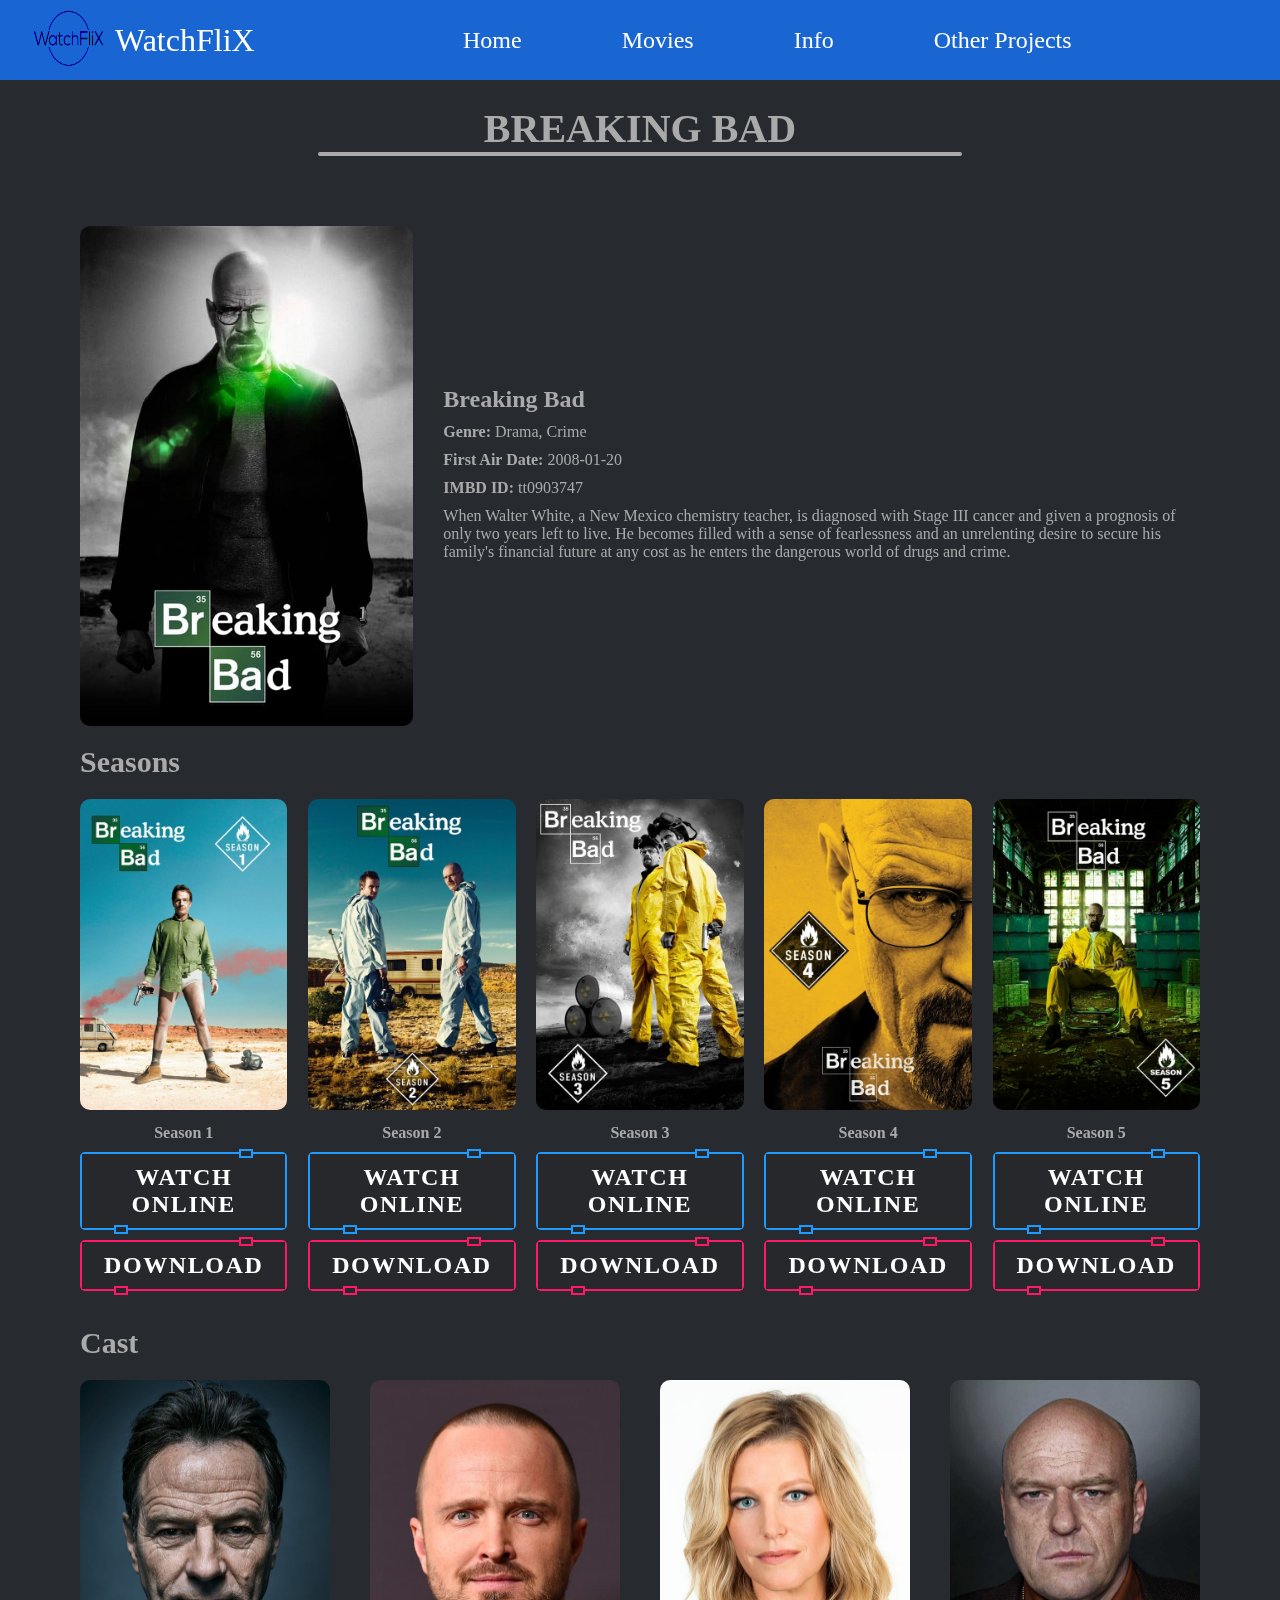
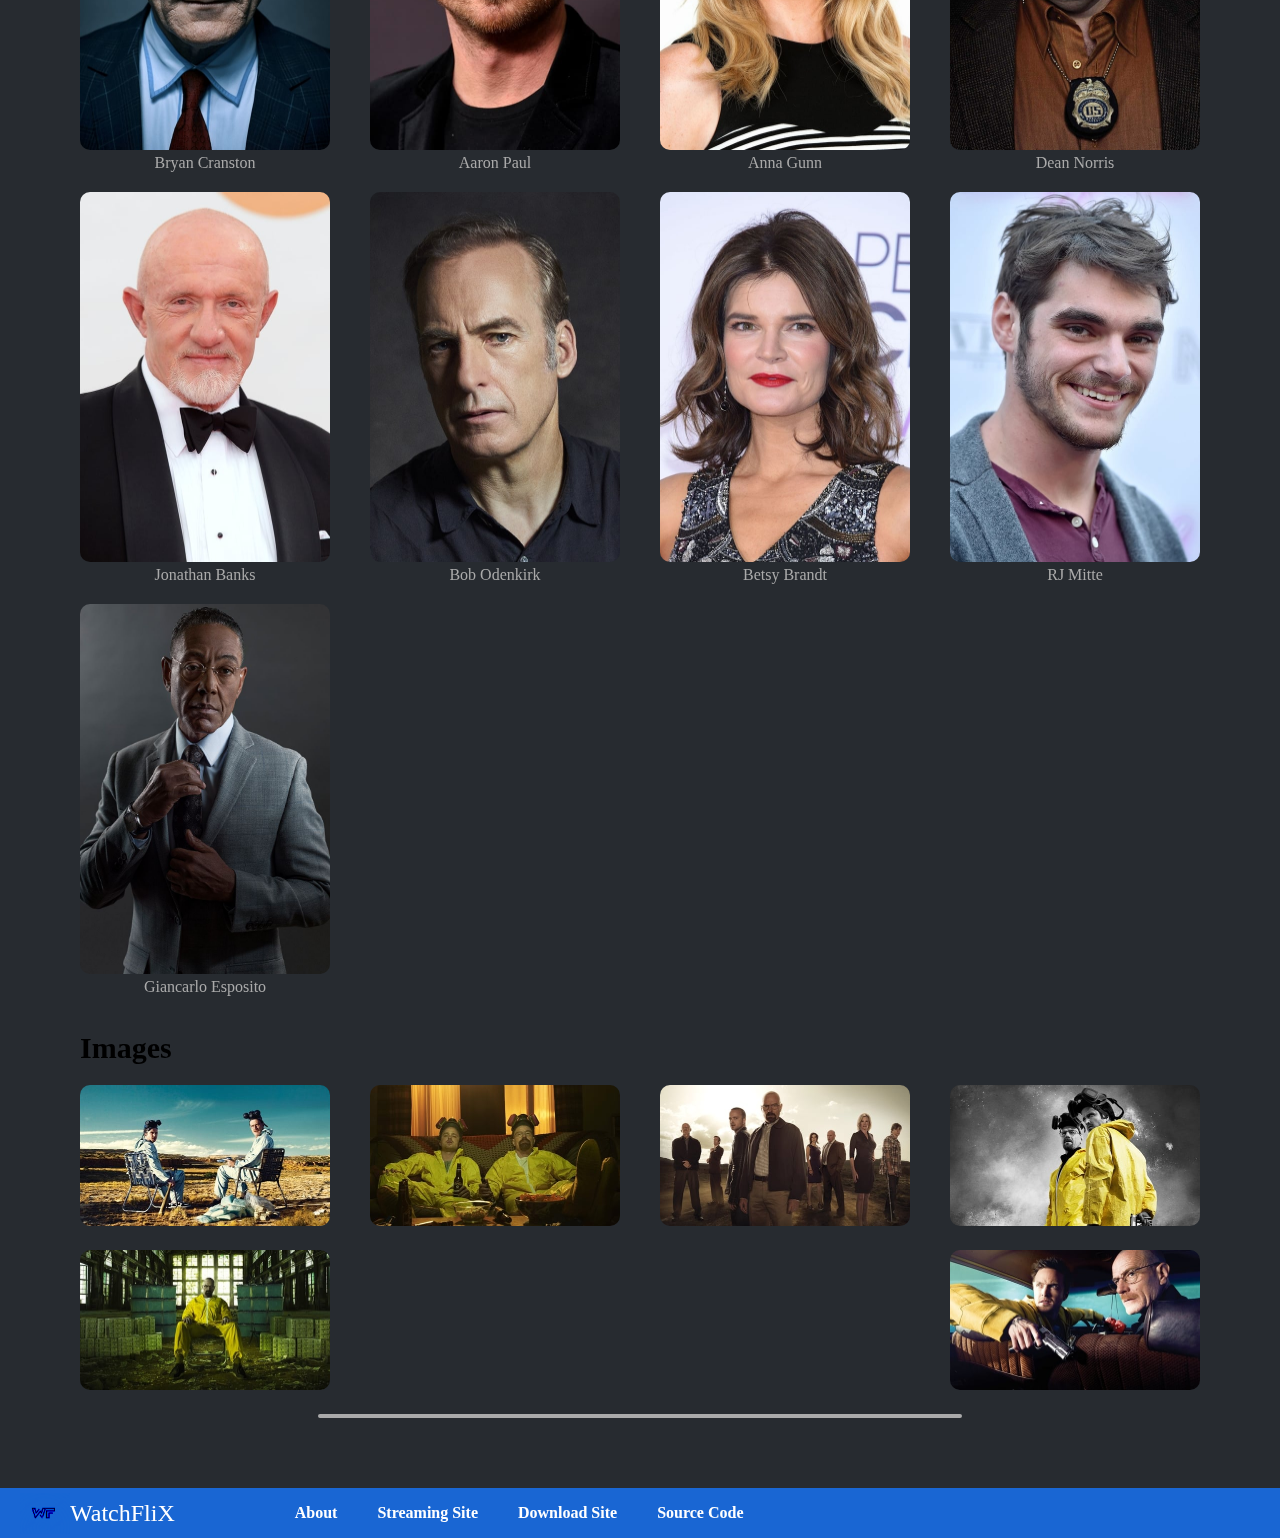
==== html/breaking_bad.html @ f934b269 "Second Commit" ====
<!DOCTYPE html>
<html lang="eng">
    <head>
        <meta charset="UTF-8" />
        <meta http-equiv="X-UA-Compatible" content="IE=edge" />
        <meta name="viewport" content="width-device-width, intial-scale=1.0" />
        <meta name="author" content="ManaV">
        <link rel="stylesheet" href="style2.css" />
        <title>WatchFliX | Breaking_Bad</title>
        <link rel="icon" type="image/png" href="../images/logo/logo_title_.png"/>
        </head>

    <body>
        <nav id="navbar">  
            <div id="title"><img src="../images/logo/logo.png" />
                <div>WatchFliX</div>
            </div>    
            <ul>
                <li><a href="../index.html">Home</a></li>
                <li><a href="https://moviesjoy.plus/movie" target="_blank">Movies</a></li>
                <li><a href="https://github.com/manavchaudhary1/WatchFliX/blob/main/README.md" target="_blank">Info</a></li>
                <li><a href="https://github.com/manavchaudhary1?tab=repositories" target="_blank">Other Projects</a></li>
              </ul>                
        </nav>              
        
        
        <div class="pop-show-container">
         <div id="pop-show-heading">BREAKING BAD</div>
         <div id="pop-show-heading-divider"></div>
            <div class="title_container">
                <div class="pop-show-image">
                <img src="../images/Breaking_Bad/Breaking_Bad_logo.jpg">
                </div>
                <div class="description">
                    <div class="description-container">
                        <h2>Breaking Bad</h2>
                    </div>
                    <div class="description-container">
                        <strong>Genre:</strong> Drama, Crime
                    </div>
                    <div class="description-container">
                        <strong>First Air Date:</strong> 2008-01-20
                    </div>
                    <div class="description-container">
                        <strong>IMBD ID:</strong> tt0903747
                    </div>
                    <div class="description-container">
                        When Walter White, a New Mexico chemistry teacher, is diagnosed with Stage III cancer and given a prognosis of only two years left to live. He becomes filled with a sense of fearlessness and an unrelenting desire to secure his family's financial future at any cost as he enters the dangerous world of drugs and crime.
                    </div>
                </div>
            </div>
            <div class="pop-show-season">
                <div id="pop-season-heading"><h2>Seasons</h2></div>
                <div class="pop-show-season-container">
                    <div class="pop-show-season-image">
                        <img src="../images/Breaking_Bad/Breaking_Bad_season_1.jpg">
                        <div class="pop-show-season-title">Season 1</div>
                        <a href="https://moviesjoy.plus/watch-tv/watch-breaking-bad-39506.4858942" target="_blank" class="button-style" style="--color: #1e9bff"><span>Watch Online</span><i></i></a>
                        <a href="https://slayynewz.xyz/fsadfgfgfgdsfdtrwt321312/" target="_blank" class="button-style" style="--color: #ff1867"><span>Download</span><i></i></a>
                        
                    </div>
                    <div class="pop-show-season-image">
                        <img src="../images/Breaking_Bad/Breaking_Bad_season_2.jpg">
                        <div class="pop-show-season-title">Season 2</div>
                        <a href="https://moviesjoy.plus/watch-tv/watch-breaking-bad-39506.4858927" target="_blank" class="button-style" style="--color: #1e9bff"><span>Watch Online</span><i></i></a>
                        <a href="https://slayynewz.xyz/dsafsagffdgter2432432fdfa/" target="_blank" class="button-style" style="--color: #ff1867"><span>Download</span><i></i></a>

                    </div>
                    <div class="pop-show-season-image">
                        <img src="../images/Breaking_Bad/Breaking_Bad_season_3.jpg">
                        <div class="pop-show-season-title">Season 3</div>
                        <a href="https://moviesjoy.plus/watch-tv/watch-breaking-bad-39506.4859005" target="_blank" class="button-style" style="--color: #1e9bff"><span>Watch Online</span><i></i></a>
                        <a href="https://slayynewz.xyz/fsadgdfhgfyytrty324423a/" target="_blank" class="button-style" style="--color: #ff1867"><span>Download</span><i></i></a>

                    </div>
                    <div class="pop-show-season-image">
                        <img src="../images/Breaking_Bad/Breaking_Bad_season_4.jpg">
                        <div class="pop-show-season-title">Season 4</div>
                        <a href="https://moviesjoy.plus/watch-tv/watch-breaking-bad-39506.4859035" target="_blank" class="button-style" style="--color: #1e9bff"><span>Watch Online</span><i></i></a>
                        <a href="https://slayynewz.xyz/fadsgfgdsterte24324dsa/" target="_blank" class="button-style" style="--color: #ff1867"><span>Download</span><i></i></a>
                        </div>
                    <div class="pop-show-season-image">
                        <img src="../images/Breaking_Bad/Breaking_Bad_season_5.jpg">
                        <div class="pop-show-season-title">Season 5</div>
                        <a href="https://moviesjoy.plus/watch-tv/watch-breaking-bad-39506.4859053" target="_blank" class="button-style" style="--color: #1e9bff"><span>Watch Online</span><i></i></a>
                        <a href="https://slayynewz.xyz/fdsagfdsgfdtertr342323fsa/" target="_blank" class="button-style" style="--color: #ff1867"><span>Download</span><i></i></a>
                    </div>
                </div>
            </div>
            <div class="pop-show-cast">
                <div id="pop-cast-heading"><h2>Cast</h2></div>
                <div class="pop-show-cast-container">
                    <div class="pop-show-cast-image">
                        <a href="https://en.wikipedia.org/wiki/Bryan_Cranston" target="_blank">
                        <img src="../images/Breaking_Bad/Breaking_Bad_cast_1.jpg"></a>
                        <div class="pop-show-crew-title">Bryan Cranston</div>
                    </div>
                    <div class="pop-show-cast-image">
                        <a href="https://en.wikipedia.org/wiki/Aaron_Paul" target="_blank">
                        <img src="../images/Breaking_Bad/Breaking_Bad_cast_2.jpg"></a>
                        <div class="pop-show-crew-title">Aaron Paul</div>
                    </div>
                    <div class="pop-show-cast-image">
                        <a href="https://en.wikipedia.org/wiki/Anna_Gunn" target="_blank">
                        <img src="../images/Breaking_Bad/Breaking_Bad_cast_3.jpg"></a>
                        <div class="pop-show-crew-title">Anna Gunn</div>
                    </div>
                    <div class="pop-show-cast-image">
                        <a href="https://en.wikipedia.org/wiki/Dean_Norris" target="_blank">
                        <img src="../images/Breaking_Bad/Breaking_Bad_cast_4.jpg"></a>
                        <div class="pop-show-crew-title">Dean Norris</div>
                    </div>
                    <div class="pop-show-cast-image">
                        <a href="https://en.wikipedia.org/wiki/Jonathan_Banks" target="_blank">
                        <img src="../images/Breaking_Bad/Breaking_Bad_cast_5.jpg"></a>
                        <div class="pop-show-crew-title">Jonathan Banks</div>
                    </div>
                    <div class="pop-show-cast-image">
                        <a href="https://en.wikipedia.org/wiki/Bob_Odenkirk" target="_blank">
                        <img src="../images/Breaking_Bad/Breaking_Bad_cast_6.jpg"></a>
                        <div class="pop-show-crew-title">Bob Odenkirk</div>
                    </div>
                    <div class="pop-show-cast-image">
                        <a href="https://en.wikipedia.org/wiki/Betsy_Brandt" target="_blank">
                        <img src="../images/Breaking_Bad/Breaking_Bad_cast_7.jpg"></a>
                        <div class="pop-show-crew-title">Betsy Brandt</div>
                    </div>
                    <div class="pop-show-cast-image">
                        <a href="https://en.wikipedia.org/wiki/RJ_Mitte" target="_blank">
                        <img src="../images/Breaking_Bad/Breaking_Bad_cast_8.jpg"></a>
                        <div class="pop-show-crew-title">RJ Mitte</div>
                    </div>
                    <div class="pop-show-cast-image">
                        <a href="https://en.wikipedia.org/wiki/Giancarlo_Esposito" target="_blank">
                        <img src="../images/Breaking_Bad/Breaking_Bad_cast_9.jpg"></a>
                        <div class="pop-show-crew-title">Giancarlo Esposito</div>
                    </div>
                </div>
            </div>
            <div class="pop-show-screenshots">
                <div id="pop-images-heading"><h2>Images</h2></div>
                <div class="pop-show-screenshots-container">
                    <div class="pop-show-screenshots-image">
                        <img src="../images/Breaking_Bad/Breaking_Bad_screenshot_1.jpg">
                    </div>
                    <div class="pop-show-screenshots-image">
                        <img src="../images/Breaking_Bad/Breaking_Bad_screenshot_2.jpg">
                    </div>
                    <div class="pop-show-screenshots-image">
                        <img src="../images/Breaking_Bad/Breaking_Bad_screenshot_3.jpg">
                    </div>
                    <div class="pop-show-screenshots-image">
                        <img src="../images/Breaking_Bad/Breaking_Bad_screenshot_4.jpg">
                    </div>
                    <div class="pop-show-screenshots-image">
                        <img src="../images/Breaking_Bad/Breaking_Bad_screenshot_5.jpg">
                    </div>
                    <div class="pop pop-show-screenshots-image">
                        <img src="../images/Breaking_Bad/Breaking_Bad_screenshot_6.jpg">
                    </div>
                </div>
            </div>

            <div id="pop-show-heading-divider"></div>
        <footer>
            <img src="../images/logo/logo_title_.png" />
            <div>WatchFliX</div>

            <ul class="misc-links">
              <li><a href="https://github.com/manavchaudhary1" target="_blank">About</a></li>
              <li><a href="https://moviesjoy.plus/home" target="_blank">Streaming Site</a></li>
              <li><a href="https://moviesnation.cx/" target="_blank">Download Site</a></li>
              <li><a href="" target="_blank">Source Code</a></li>
            </ul>
        </footer>

    </body>
</html>
---- html/style2.css ----
/* Import Fonts */
@font-face {font-family:'Baloo Bhai 2';src: url('fonts/BalooBhai2-VariableFont_wght.ttf');}
@font-face {font-family: 'Yanone Kaffeesatz';src: url('fonts/YanoneKaffeesatz-VariableFont_wght.ttf');}

/* All Variables */
:root{
    --prim-font:'Baloo Bhai 2';
    --nav-color:rgb(25,102,211);
    --prim-color:#272B30;
    --text-color:#AAAAAA;
    --nav-title-font:'Yanone Kaffeesatz';
}

/* CSS reset*/
*{
    margin: 0;
    padding: 0;
    border-style: none;
}

/* BODY */

/* Navbar-box */

#navbar{
    display: flex;
    align-items: center;
    background-color: var(--nav-color);
    height: 80px;
    width: 100%;
    position: sticky;
    top: 0px;
    z-index: 999;
    justify-content: space-between;
}

#title{
    display: flex;
    align-items: center;
}

/* navbar-img */
#navbar img{
    width: 95px;
    height: 80px;
    margin-left :20px;
    mix-blend-mode: color-burn;
}

#navbar img:hover{cursor:pointer;}

/* navbar-title */
#title div{
    color: white;
    font-family: var(--nav-title-font);
    font-size: 2.0rem;
}

#title div:hover{cursor:pointer;}

/* navbar-links-item-container */
#navbar ul{
    display:flex;
    list-style-type: none;
    margin: auto;
    flex-wrap:wrap;
    padding: 0;
    justify-content: center;
}

/* navbar-links-item-container */
#navbar ul li{
    font-size: 1.5rem;

}

/* navbar-link-item */
#navbar ul li a{
    color: white;
    text-decoration: none;
    font-family: var(--prim-font);
    padding: 0px 50px;
}

#navbar ul li a:hover{
    text-decoration: underline;
}

/*  NAVBAR ENDS  */

/*  BODY  */
.pop-show-container{
    background-color: var(--prim-color);
    padding-top: 5px;

}

#pop-show-heading{
    text-align: center;
    font-size: 40px;
    font-family: var(--prim-font);
    color:var(--text-color);
    font-weight: bolder;
    display: block;
    margin-top: 20px;
}

/* The Horizontal ruler*/
#pop-show-heading-divider{
    border:2px solid #AAAAAA;
    background-color:var(--text-color);
    border-radius: 10px;
    width: 50%;
    margin: auto;
    margin-bottom: 70px;
}

/* INFO OF SHOW */

.title_container {
    display: flex;
    margin: 0 80px; /* 80px margin on both sides */
    align-items: center; /* Vertically align content */
  }
  
  .pop-show-image {
    margin-right: 20px; /* Add some space between the image and description */
  }
  
  .pop-show-image img {
    max-width: 100%;
    height: 500px;
    border-radius: 10px;
  }
  
  .description {
    flex: 1; /* Allow the description to take up the remaining space */
    margin-left: 10px;
    color: var(--text-color);
  }
  
  .description-container {
    margin-bottom: 10px; /* Add spacing between description items */
  }
  
  /* Style for the strong elements inside the description */
  .description-container strong {
    font-weight: bold;
  }
  


/* Seasons */
.pop-show-season{
    color: var(--text-color);
}

#pop-season-heading{
    font-size: 20px;
    font-family: var(--prim-font);
    font-weight: bolder;
    margin-bottom: 20px;
    margin-top: 15px;
    margin-left: 80px;
}
.pop-show-season-container {
    display: flex;
    flex-wrap: wrap;
    justify-content: space-between;
    margin-left: 80px;
    margin-right: 80px;
  }
  
  /* Style for each individual season image and information */
  .pop-show-season-image {
    flex: 0 1 calc(20% - 20px); /* Adjust the width as needed */
    margin-bottom: 20px;
    text-align: center;
  }
  
  /* Style for the season image */
  .pop-show-season-image img {
    max-width: 100%;
    height: auto;
    border-radius: 10px;
  }
  
  /* Style for the season title */
  .pop-show-season-title {
    margin-top: 10px;
    font-weight: bold;
  }
  
  /* Style for the buttons */
  .button-style {
    display: inline-block;
    margin-top: 10px;
    text-decoration: none;
    padding: 10px 20px;
    border-radius: 5px;
    font-weight: bold;
  }
  
  /* Customize button colors using CSS variables */
  .button-style[style*="--color"] {
    --button-color: var(--color);
    background-color: var(--button-color);
    color: #fff;
    transition: background-color 0.3s ease;
  }
  
  .button-style[style*="--color"]:hover {
    background-color: darken(var(--button-color), 10%);
  }
/* Container to hold all the season images and information */
.pop-show-season-container {
    display: flex;
    flex-wrap: wrap;
    justify-content: space-between;
  }
  
  /* Style for each individual season image and information */
  .pop-show-season-image {
    flex: 0 1 calc(20% - 20px); /* Adjust the width as needed */
    margin-bottom: 20px;
    text-align: center;
  }
  
  /* Style for the season image */
  .pop-show-season-image img {
    max-width: 100%;
    height: auto;
  }
  
  /* Style for the season title */
  .pop-show-season-title {
    margin-top: 10px;
    font-weight: bold;
  }
  
  /* Style for the buttons */
  .button-style {
    display: inline-block;
    margin-top: 10px;
    text-decoration: none;
    padding: 10px 20px;
    border-radius: 5px;
    font-weight: bold;
  }
  
  /* Customize button colors using CSS variables */
  .button-style[style*="--color"] {
    --button-color: var(--color);
    background-color: var(--button-color);
    color: #fff;
    transition: background-color 0.3s ease;
  }
  
  .button-style[style*="--color"]:hover {
    background-color: darken(var(--button-color), 10%);
  }
  




/* Button Styles */ 
.button-style {
    position: relative;
    background: #444;
    color: #fff;
    text-decoration: none;
    text-transform: uppercase;
    font-size: 1.5rem;
    letter-spacing: 0.1rem;
    padding: 0.75rem 1.5rem;
    transition: 0.5s;
  }
  
  .button-style:hover {
    letter-spacing: 0.25rem;
    background: var(--color);
    color: var(--color);
    box-shadow: 0 0 35px var(--color);
  }
  
  .button-style::before {
    content: '';
    position: absolute;
    inset: 2px;
    background: #27282c;
  }
  
  .button-style span {
    position: relative;
    z-index: 1;
  }
  
  .button-style i {
    position: absolute;
    inset: 0;
    display: block;
  }
  
  .button-style i::before {
    content: '';
    position: absolute;
    top: -3.5px;
    left: 80%;
    width: 10px;
    height: 5px;
    border: 2px solid var(--color);
    background: #27282c;
    transform: translateX(-50%);
    transition: 0.5s;
  }
  
  .button-style:hover i::before {
    left: 20%;
    width: 20px;
  }
  
  .button-style i::after {
    content: '';
    position: absolute;
    bottom: -3.5px;
    left: 20%;
    width: 10px;
    height: 5px;
    border: 2px solid var(--color);
    background: #27282c;
    transform: translateX(-50%);
    transition: 0.5s;
  }
  
  .button-style:hover i::after {
    left: 80%;
    width: 20px;
  }

/*  SEASON END  */

/* CAST AND IMAGES */

.pop-show-cast{
    color:var(--text-color);
}

#pop-cast-heading{
    font-size: 20px;
    font-family: var(--prim-font);
    font-weight: bolder;
    margin-bottom: 20px;
    margin-top: 15px;
    margin-left: 80px;
}

.pop-show-cast-container {
    display: flex;
    flex-wrap: wrap;
    justify-content: space-between;
    margin-left: 80px;
    margin-right: 80px;
  }

.pop-show-cast-image {
    flex: 0 1 calc(20% - 20px); /* Adjust the width as needed */
    margin-bottom: 20px;
    text-align: center;
  }

  .pop-show-cast-image img {
    width: 250px;
    height: 370px;
    border-radius: 10px;
  }
  
  .pop-show-cast-title {
    margin-top: 10px;
    font-weight: bold;
  }
  /* CAST */
#pop-images-heading{
    font-size: 20px;
    font-family: var(--prim-font);
    font-weight: bolder;
    margin-bottom: 20px;
    margin-top: 15px;
    margin-left: 80px;
  }
  
  .pop-show-screenshots-container {
        display: flex;
        flex-wrap: wrap;
        justify-content: space-between;
        margin-left: 80px;
        margin-right: 80px;
    }
  .pop-show-screenshots-image{
    flex: 0 1 calc(20% - 20px); /* Adjust the width as needed */
    margin-bottom: 20px;
    text-align: center;
  }

  .pop-show-screenshots-image img {
    width:250px;
    border-radius: 10px;
  }

  #pop-image-heading{
    margin-top: 10px;
    font-weight: bold;
  }

  /* SCREENSHOTS*/

  /* FOOTER */

footer{
    display: flex;
    align-items: center;
    background-color: var(--nav-color);
    width:100%;
}

footer img{
    height:50px;
    width: 50px;
    margin-left: 20px;
    aspect-ratio: 3/2;
    object-fit:contain;
    mix-blend-mode: color-burn;
}

footer div{
    color: white;
    font-family:var(--nav-title-font);
    font-size: 1.5rem;
}

footer img,footer div:hover{
    cursor: pointer;
}

footer ul{
    display:flex;
    list-style: none;
    margin-left: 100px;
}

footer ul li{
    padding : 0px 20px;
}

footer ul li a{
    text-decoration: none;
    color:white;
    font-family: var(--prim-font);
    font-weight: bold;
}

footer ul li a:hover{
    text-decoration: underline;
}

/*MEDIA QUERY*/
@media screen and (max-width:1135px) {
  #navbar{
      flex-direction:column;
      height: auto;
  }

  #title{
      position: relative;
      right:150px;
  }
  
  #navbar ul li a{
      padding:0px 20px;
  }
}

  @media screen and (max-width:730px) {
    .misc-links{
        margin-left:5px;
    }

    .misc-links li a{
        font-size:10px;
    }
}

@media screen and (max-width:480px){

  #navbar ul li{
      font-size:1rem;
  }
}

  @media screen and (max-width:390px){

    #navbar img{
        width: 80px;
        height: 60px;
        margin-left :10px;
    }

    footer img{
      margin-left:0px;
      height:40px;
      width:30px;
  }

  footer div{
      font-size:1rem;
  }

  .plans-container{
      margin:10px 0px;
      padding: 15px 30px;
      width:280px;
  }

 }
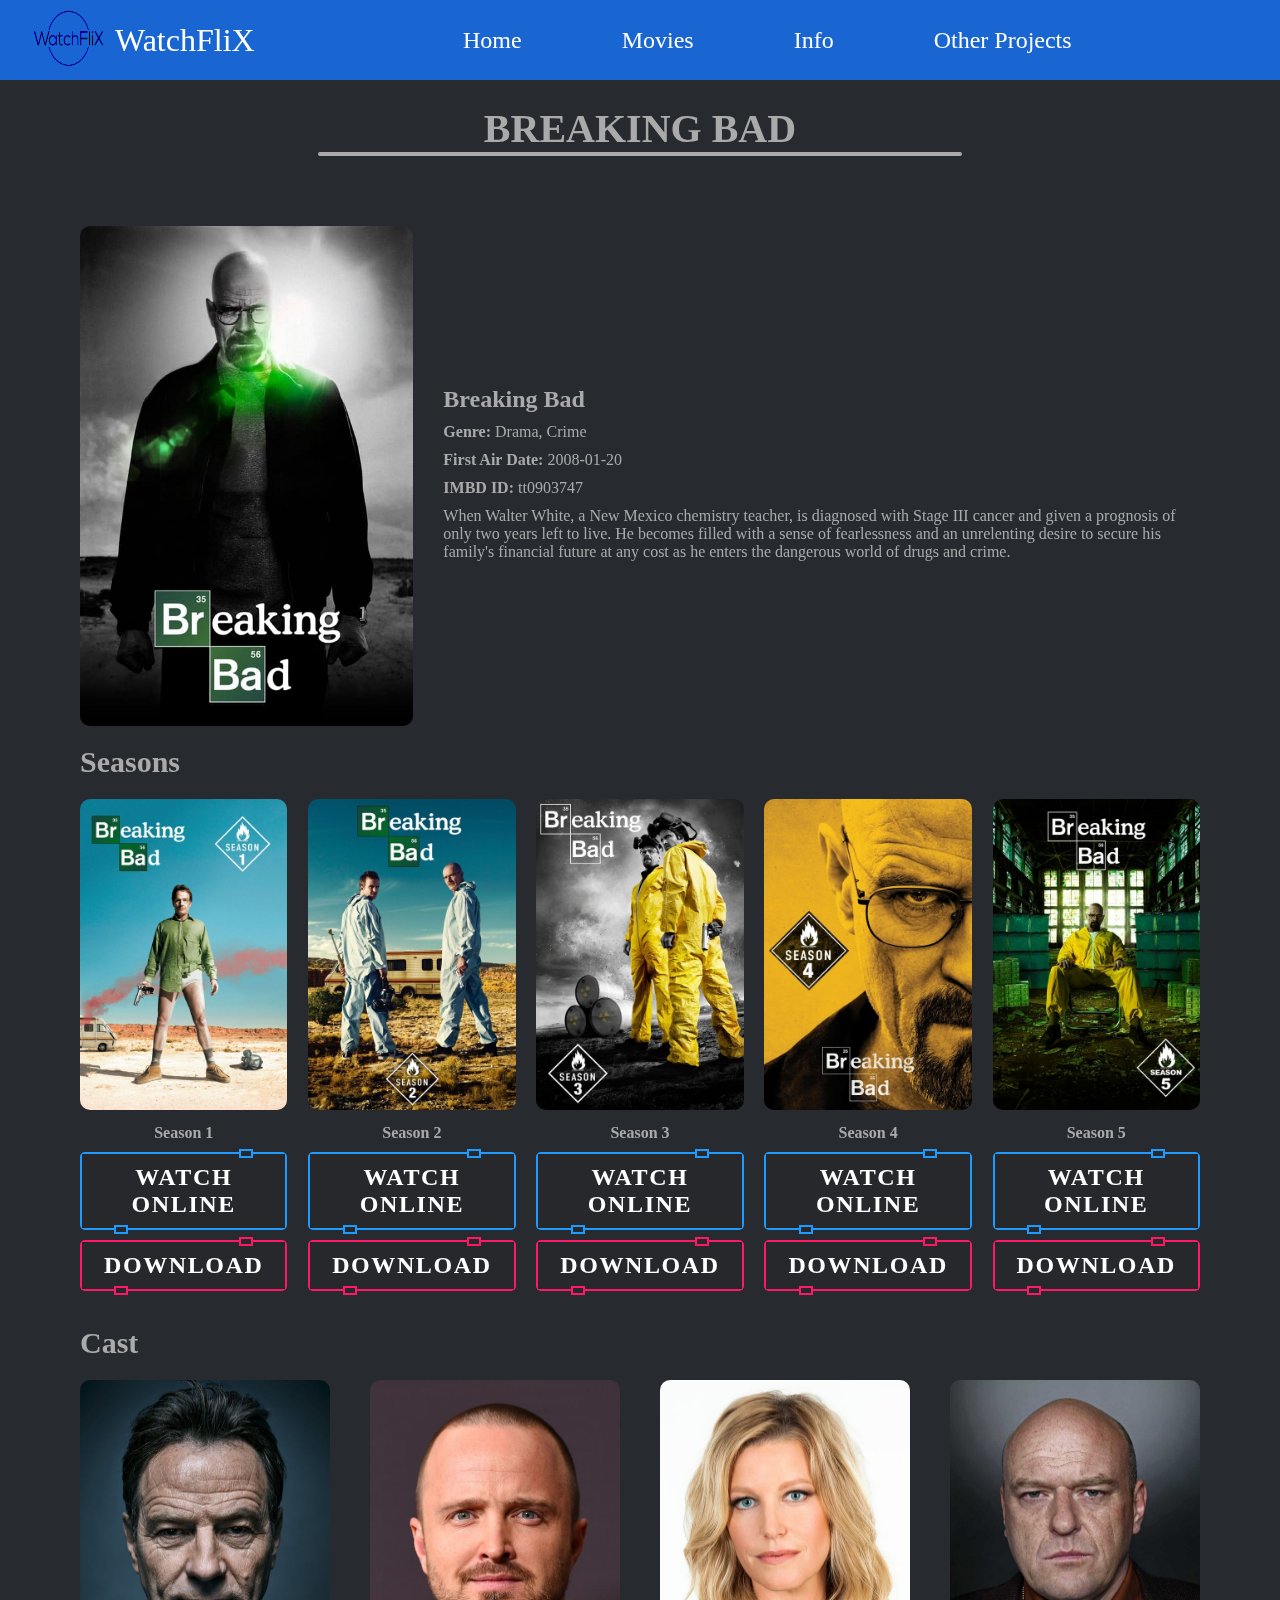
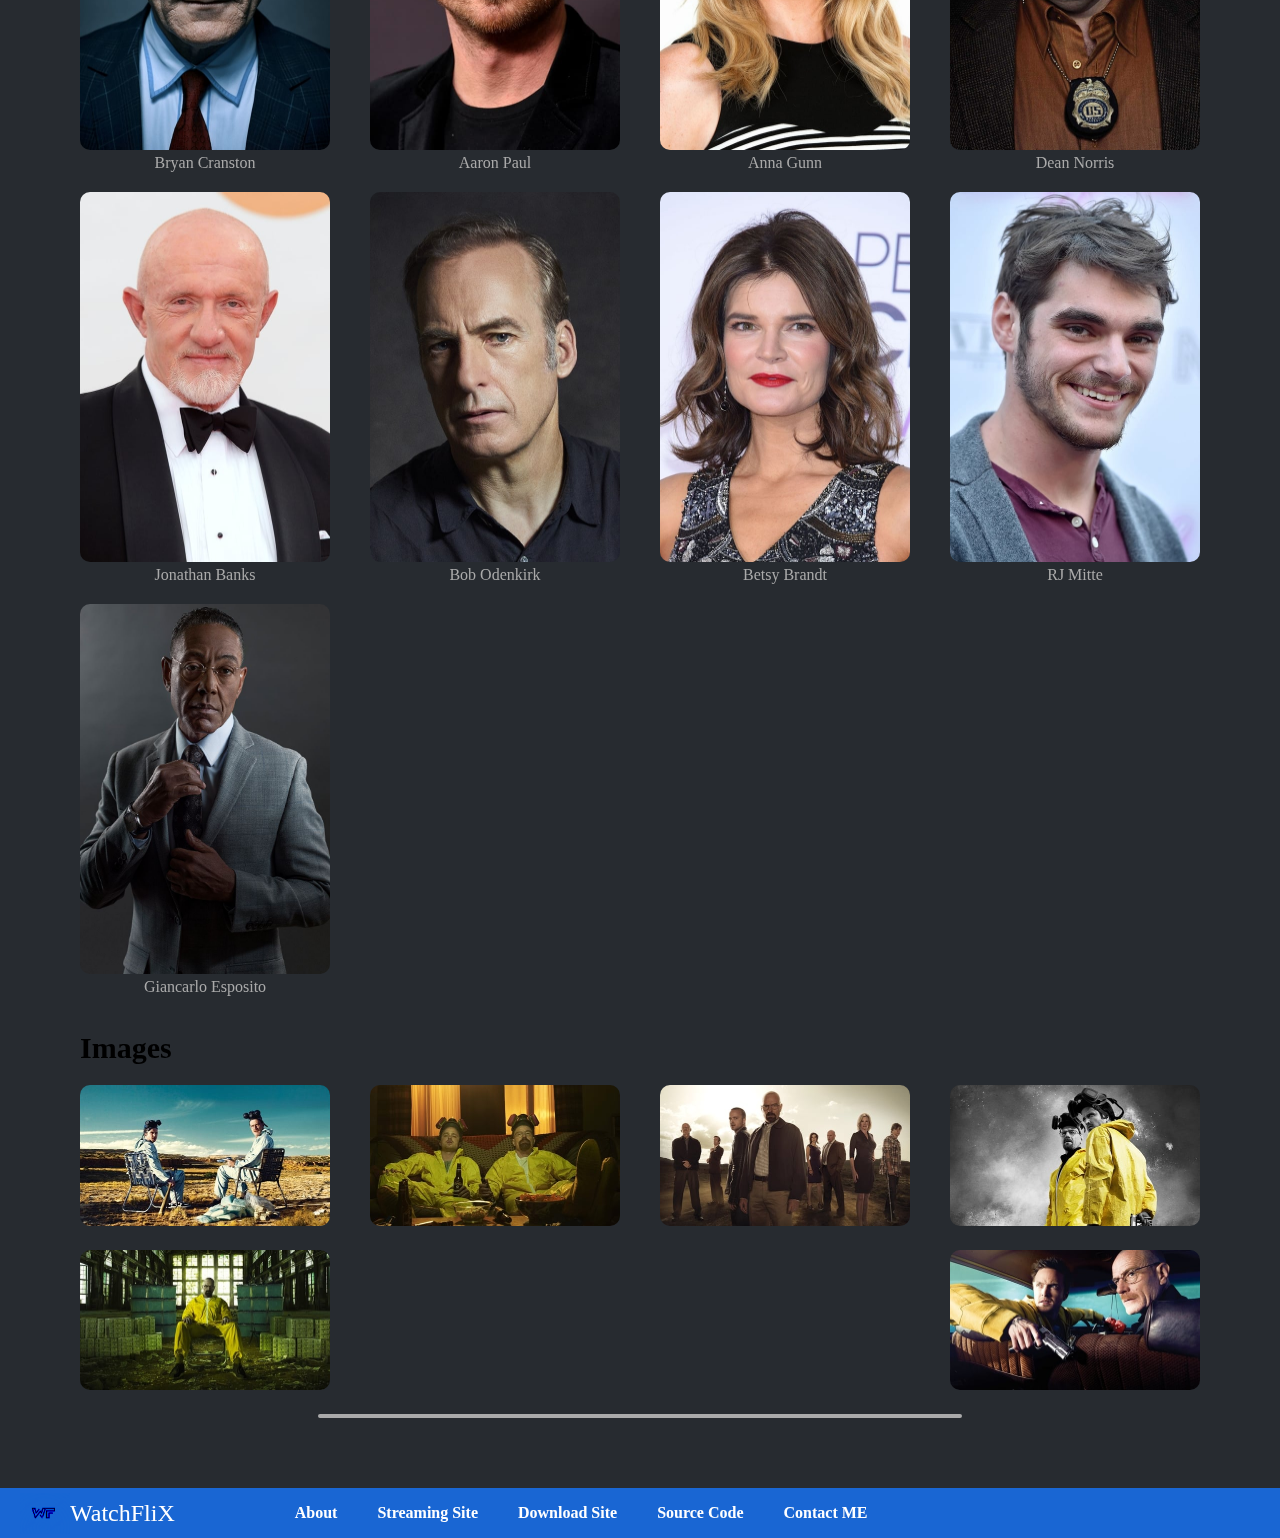
==== commit b0356858: "Third Commit" ====
--- a/html/breaking_bad.html
+++ b/html/breaking_bad.html
@@ -171,6 +171,7 @@
               <li><a href="https://moviesjoy.plus/home" target="_blank">Streaming Site</a></li>
               <li><a href="https://moviesnation.cx/" target="_blank">Download Site</a></li>
               <li><a href="" target="_blank">Source Code</a></li>
+              <li><a href="mailto:manavchaudhary041@gmail.com" target="_blank">Contact ME</a></li>
             </ul>
         </footer>
 
